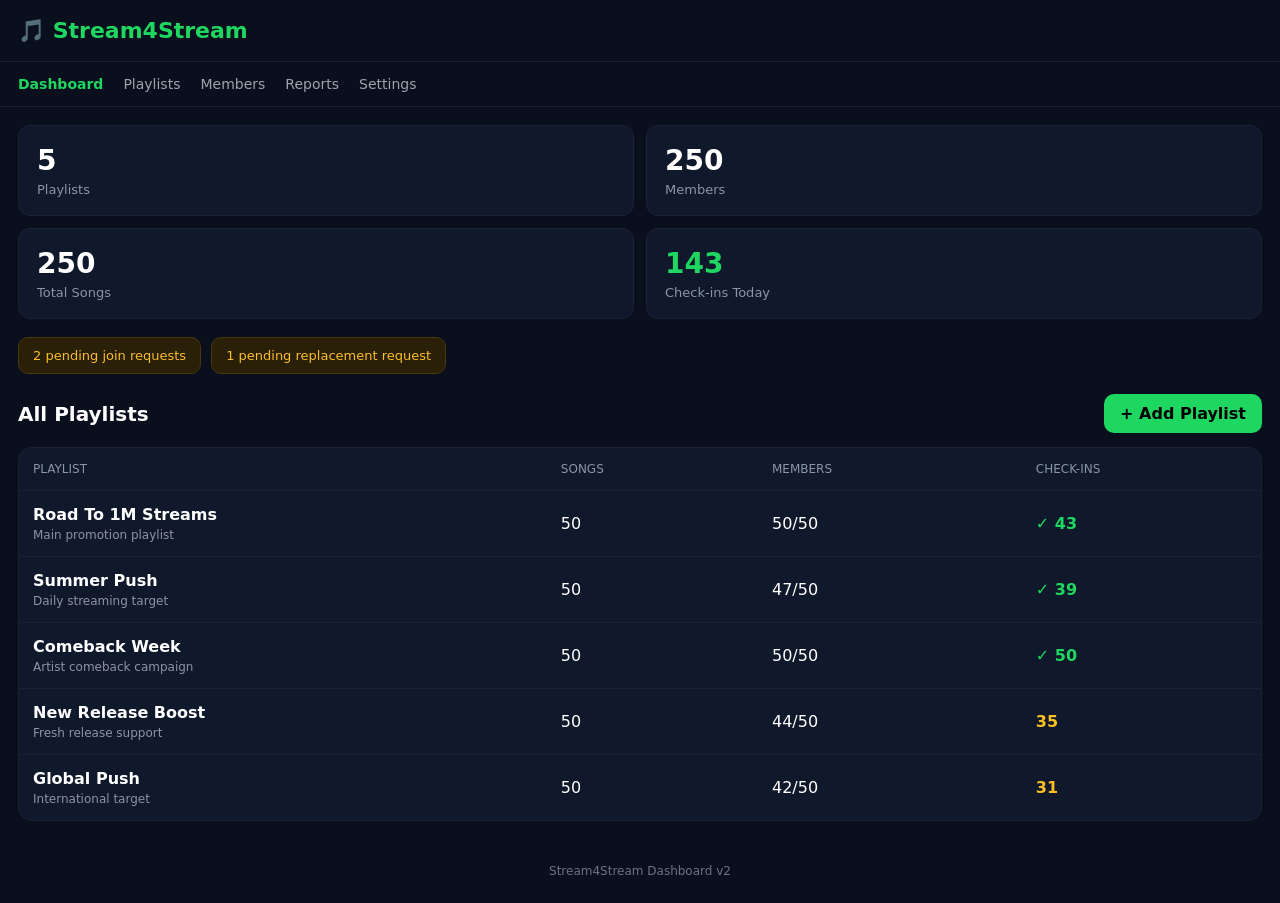
==== index.html @ 2688d7f2 "Update index.html" ====
<!DOCTYPE html>
<html lang="en">
<head>
<meta charset="UTF-8">
<meta name="viewport" content="width=device-width, initial-scale=1.0">
<title>Stream4Stream</title>

<style>
*{
margin:0;
padding:0;
box-sizing:border-box;
font-family:system-ui,-apple-system,sans-serif;
}

body{
background:#0a0f1d;
color:#fff;
}

.header{
padding:18px;
border-bottom:1px solid #1b2235;
display:flex;
justify-content:space-between;
align-items:center;
}

.logo{
font-size:22px;
font-weight:700;
}

.logo span{
color:#1ed760;
}

.nav{
display:flex;
gap:20px;
padding:14px 18px;
border-bottom:1px solid #1b2235;
overflow-x:auto;
}

.nav a{
color:#9ca3af;
text-decoration:none;
font-size:14px;
white-space:nowrap;
}

.nav a.active{
color:#1ed760;
font-weight:600;
}

.container{
padding:18px;
}

.stats{
display:grid;
grid-template-columns:1fr 1fr;
gap:12px;
margin-bottom:18px;
}

.stat{
background:#10182b;
border:1px solid #1b2235;
border-radius:12px;
padding:18px;
}

.stat-number{
font-size:28px;
font-weight:700;
margin-bottom:5px;
}

.stat-label{
font-size:13px;
color:#8b95a7;
}

.alerts{
display:flex;
gap:10px;
overflow-x:auto;
margin-bottom:20px;
}

.alert{
background:#2a1f07;
border:1px solid #4a3708;
color:#fbbf24;
padding:10px 14px;
border-radius:10px;
font-size:13px;
white-space:nowrap;
}

.section-header{
display:flex;
justify-content:space-between;
align-items:center;
margin-bottom:14px;
}

.section-title{
font-size:20px;
font-weight:700;
}

.add-btn{
background:#1ed760;
color:black;
padding:10px 16px;
border-radius:10px;
font-weight:700;
text-decoration:none;
}

.table{
background:#10182b;
border:1px solid #1b2235;
border-radius:14px;
overflow:hidden;
}

.row{
display:grid;
grid-template-columns:2fr .8fr 1fr .8fr;
padding:14px;
border-bottom:1px solid #1b2235;
align-items:center;
}

.row:last-child{
border-bottom:none;
}

.header-row{
color:#8b95a7;
font-size:12px;
text-transform:uppercase;
}

.playlist-name{
font-weight:600;
}

.small{
font-size:12px;
color:#8b95a7;
margin-top:4px;
}

.good{
color:#1ed760;
font-weight:600;
}

.warning{
color:#fbbf24;
font-weight:600;
}

.footer{
padding:25px;
text-align:center;
font-size:12px;
color:#6b7280;
}

@media(max-width:600px){

.row{
grid-template-columns:1.8fr .7fr .8fr .7fr;
font-size:13px;
}

.section-title{
font-size:18px;
}

}
</style>

</head>
<body>

<div class="header">
<div class="logo">
🎵 <span>Stream4Stream</span>
</div>
</div>

<div class="nav">
<a href="index.html" class="active">Dashboard</a>
<a href="playlist.html">Playlists</a>
<a href="members.html">Members</a>
<a href="reports.html">Reports</a>
<a href="settings.html">Settings</a>
</div>

<div class="container">

<div class="stats">

<div class="stat">
<div class="stat-number">5</div>
<div class="stat-label">Playlists</div>
</div>

<div class="stat">
<div class="stat-number">250</div>
<div class="stat-label">Members</div>
</div>

<div class="stat">
<div class="stat-number">250</div>
<div class="stat-label">Total Songs</div>
</div>

<div class="stat">
<div class="stat-number good">143</div>
<div class="stat-label">Check-ins Today</div>
</div>

</div>

<div class="alerts">
<div class="alert">2 pending join requests</div>
<div class="alert">1 pending replacement request</div>
</div>

<div class="section-header">
<div class="section-title">All Playlists</div>
<a href="#" class="add-btn">+ Add Playlist</a>
</div>

<div class="table">

<div class="row header-row">
<div>Playlist</div>
<div>Songs</div>
<div>Members</div>
<div>Check-ins</div>
</div>

<div class="row">
<div>
<div class="playlist-name">Road To 1M Streams</div>
<div class="small">Main promotion playlist</div>
</div>
<div>50</div>
<div>50/50</div>
<div class="good">✓ 43</div>
</div>

<div class="row">
<div>
<div class="playlist-name">Summer Push</div>
<div class="small">Daily streaming target</div>
</div>
<div>50</div>
<div>47/50</div>
<div class="good">✓ 39</div>
</div>

<div class="row">
<div>
<div class="playlist-name">Comeback Week</div>
<div class="small">Artist comeback campaign</div>
</div>
<div>50</div>
<div>50/50</div>
<div class="good">✓ 50</div>
</div>

<div class="row">
<div>
<div class="playlist-name">New Release Boost</div>
<div class="small">Fresh release support</div>
</div>
<div>50</div>
<div>44/50</div>
<div class="warning">35</div>
</div>

<div class="row">
<div>
<div class="playlist-name">Global Push</div>
<div class="small">International target</div>
</div>
<div>50</div>
<div>42/50</div>
<div class="warning">31</div>
</div>

</div>

</div>

<div class="footer">
Stream4Stream Dashboard v2
</div>

</body>
</html>
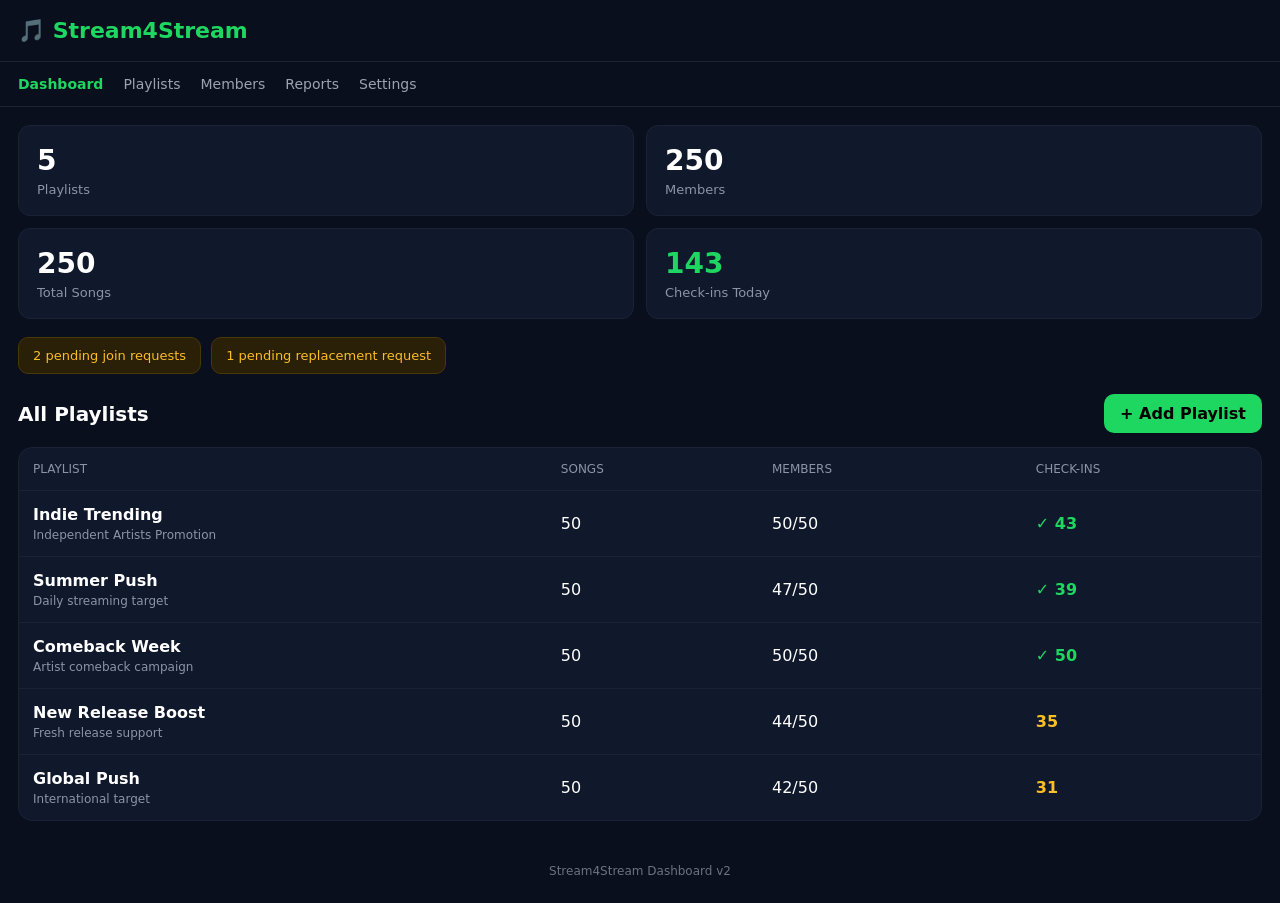
==== commit 772afdc4: "Update index.html" ====
--- a/index.html
+++ b/index.html
@@ -252,8 +252,8 @@
 
 <div class="row">
 <div>
-<div class="playlist-name">Road To 1M Streams</div>
-<div class="small">Main promotion playlist</div>
+<div class="playlist-name">Indie Trending</div>
+<div class="small">Independent Artists Promotion</div>
 </div>
 <div>50</div>
 <div>50/50</div>
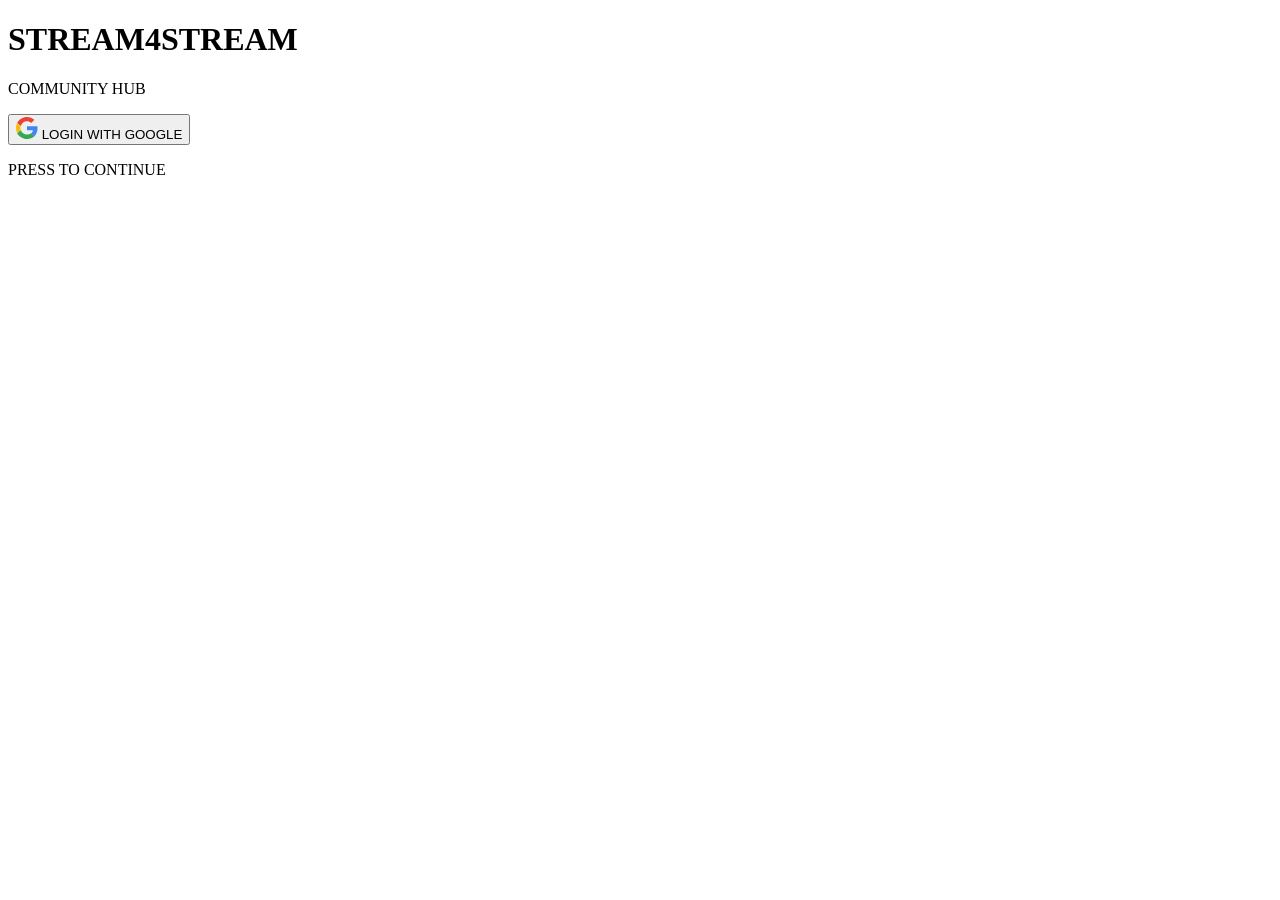
==== commit 5aa6d043: "Update index.html" ====
--- a/index.html
+++ b/index.html
@@ -1,312 +1,65 @@
 <!DOCTYPE html>
 <html lang="en">
+
 <head>
+
 <meta charset="UTF-8">
+
 <meta name="viewport" content="width=device-width, initial-scale=1.0">
+
 <title>Stream4Stream</title>
 
-<style>
-*{
-margin:0;
-padding:0;
-box-sizing:border-box;
-font-family:system-ui,-apple-system,sans-serif;
-}
-
-body{
-background:#0a0f1d;
-color:#fff;
-}
-
-.header{
-padding:18px;
-border-bottom:1px solid #1b2235;
-display:flex;
-justify-content:space-between;
-align-items:center;
-}
-
-.logo{
-font-size:22px;
-font-weight:700;
-}
-
-.logo span{
-color:#1ed760;
-}
-
-.nav{
-display:flex;
-gap:20px;
-padding:14px 18px;
-border-bottom:1px solid #1b2235;
-overflow-x:auto;
-}
-
-.nav a{
-color:#9ca3af;
-text-decoration:none;
-font-size:14px;
-white-space:nowrap;
-}
-
-.nav a.active{
-color:#1ed760;
-font-weight:600;
-}
-
-.container{
-padding:18px;
-}
-
-.stats{
-display:grid;
-grid-template-columns:1fr 1fr;
-gap:12px;
-margin-bottom:18px;
-}
-
-.stat{
-background:#10182b;
-border:1px solid #1b2235;
-border-radius:12px;
-padding:18px;
-}
-
-.stat-number{
-font-size:28px;
-font-weight:700;
-margin-bottom:5px;
-}
-
-.stat-label{
-font-size:13px;
-color:#8b95a7;
-}
-
-.alerts{
-display:flex;
-gap:10px;
-overflow-x:auto;
-margin-bottom:20px;
-}
-
-.alert{
-background:#2a1f07;
-border:1px solid #4a3708;
-color:#fbbf24;
-padding:10px 14px;
-border-radius:10px;
-font-size:13px;
-white-space:nowrap;
-}
-
-.section-header{
-display:flex;
-justify-content:space-between;
-align-items:center;
-margin-bottom:14px;
-}
-
-.section-title{
-font-size:20px;
-font-weight:700;
-}
-
-.add-btn{
-background:#1ed760;
-color:black;
-padding:10px 16px;
-border-radius:10px;
-font-weight:700;
-text-decoration:none;
-}
-
-.table{
-background:#10182b;
-border:1px solid #1b2235;
-border-radius:14px;
-overflow:hidden;
-}
-
-.row{
-display:grid;
-grid-template-columns:2fr .8fr 1fr .8fr;
-padding:14px;
-border-bottom:1px solid #1b2235;
-align-items:center;
-}
-
-.row:last-child{
-border-bottom:none;
-}
-
-.header-row{
-color:#8b95a7;
-font-size:12px;
-text-transform:uppercase;
-}
-
-.playlist-name{
-font-weight:600;
-}
-
-.small{
-font-size:12px;
-color:#8b95a7;
-margin-top:4px;
-}
-
-.good{
-color:#1ed760;
-font-weight:600;
-}
-
-.warning{
-color:#fbbf24;
-font-weight:600;
-}
-
-.footer{
-padding:25px;
-text-align:center;
-font-size:12px;
-color:#6b7280;
-}
-
-@media(max-width:600px){
-
-.row{
-grid-template-columns:1.8fr .7fr .8fr .7fr;
-font-size:13px;
-}
-
-.section-title{
-font-size:18px;
-}
-
-}
-</style>
+<link rel="stylesheet" href="style.css">
 
 </head>
+
 <body>
-
-<div class="header">
-<div class="logo">
-🎵 <span>Stream4Stream</span>
-</div>
-</div>
-
-<div class="nav">
-<a href="index.html" class="active">Dashboard</a>
-<a href="playlist.html">Playlists</a>
-<a href="members.html">Members</a>
-<a href="reports.html">Reports</a>
-<a href="settings.html">Settings</a>
-</div>
 
 <div class="container">
 
-<div class="stats">
+<div class="box">
 
-<div class="stat">
-<div class="stat-number">5</div>
-<div class="stat-label">Playlists</div>
-</div>
+<div class="title">
 
-<div class="stat">
-<div class="stat-number">250</div>
-<div class="stat-label">Members</div>
-</div>
+<h1>STREAM4STREAM</h1>
 
-<div class="stat">
-<div class="stat-number">250</div>
-<div class="stat-label">Total Songs</div>
-</div>
-
-<div class="stat">
-<div class="stat-number good">143</div>
-<div class="stat-label">Check-ins Today</div>
-</div>
+<p>COMMUNITY HUB</p>
 
 </div>
 
-<div class="alerts">
-<div class="alert">2 pending join requests</div>
-<div class="alert">1 pending replacement request</div>
-</div>
+<button id="googleLogin">
 
-<div class="section-header">
-<div class="section-title">All Playlists</div>
-<a href="#" class="add-btn">+ Add Playlist</a>
-</div>
+<svg xmlns="http://www.w3.org/2000/svg"
+width="22"
+height="22"
+viewBox="0 0 48 48">
 
-<div class="table">
+<path fill="#EA4335" d="M24 9.5c3.54 0 6.72 1.22 9.22 3.61l6.88-6.88C35.91 2.43 30.37 0 24 0 14.62 0 6.51 5.38 2.56 13.22l8 6.22C12.44 13.37 17.74 9.5 24 9.5z"/>
 
-<div class="row header-row">
-<div>Playlist</div>
-<div>Songs</div>
-<div>Members</div>
-<div>Check-ins</div>
-</div>
+<path fill="#4285F4" d="M46.98 24.55c0-1.57-.14-3.08-.39-4.55H24v9.02h12.94c-.56 3-2.25 5.54-4.8 7.24l7.77 6.03C44.45 38.09 46.98 31.89 46.98 24.55z"/>
 
-<div class="row">
-<div>
-<div class="playlist-name">Indie Trending</div>
-<div class="small">Independent Artists Promotion</div>
-</div>
-<div>50</div>
-<div>50/50</div>
-<div class="good">✓ 43</div>
-</div>
+<path fill="#FBBC05" d="M10.56 28.44A14.5 14.5 0 019.5 24c0-1.54.38-3 .99-4.39l-8-6.22A23.89 23.89 0 000 24c0 3.87.92 7.53 2.56 10.78l8-6.34z"/>
 
-<div class="row">
-<div>
-<div class="playlist-name">Summer Push</div>
-<div class="small">Daily streaming target</div>
-</div>
-<div>50</div>
-<div>47/50</div>
-<div class="good">✓ 39</div>
-</div>
+<path fill="#34A853" d="M24 48c6.48 0 11.92-2.14 15.89-5.82l-7.77-6.03c-2.16 1.45-4.92 2.3-8.12 2.3-6.26 0-11.56-3.87-13.44-9.32l-8 6.34C6.51 42.62 14.62 48 24 48z"/>
 
-<div class="row">
-<div>
-<div class="playlist-name">Comeback Week</div>
-<div class="small">Artist comeback campaign</div>
-</div>
-<div>50</div>
-<div>50/50</div>
-<div class="good">✓ 50</div>
-</div>
+</svg>
 
-<div class="row">
-<div>
-<div class="playlist-name">New Release Boost</div>
-<div class="small">Fresh release support</div>
-</div>
-<div>50</div>
-<div>44/50</div>
-<div class="warning">35</div>
-</div>
+<span>LOGIN WITH GOOGLE</span>
 
-<div class="row">
-<div>
-<div class="playlist-name">Global Push</div>
-<div class="small">International target</div>
-</div>
-<div>50</div>
-<div>42/50</div>
-<div class="warning">31</div>
+</button>
+
+<div class="footer">
+
+<p>PRESS TO CONTINUE</p>
+
 </div>
 
 </div>
 
 </div>
 
-<div class="footer">
-Stream4Stream Dashboard v2
-</div>
+<script src="script.js"></script>
 
 </body>
+
 </html>
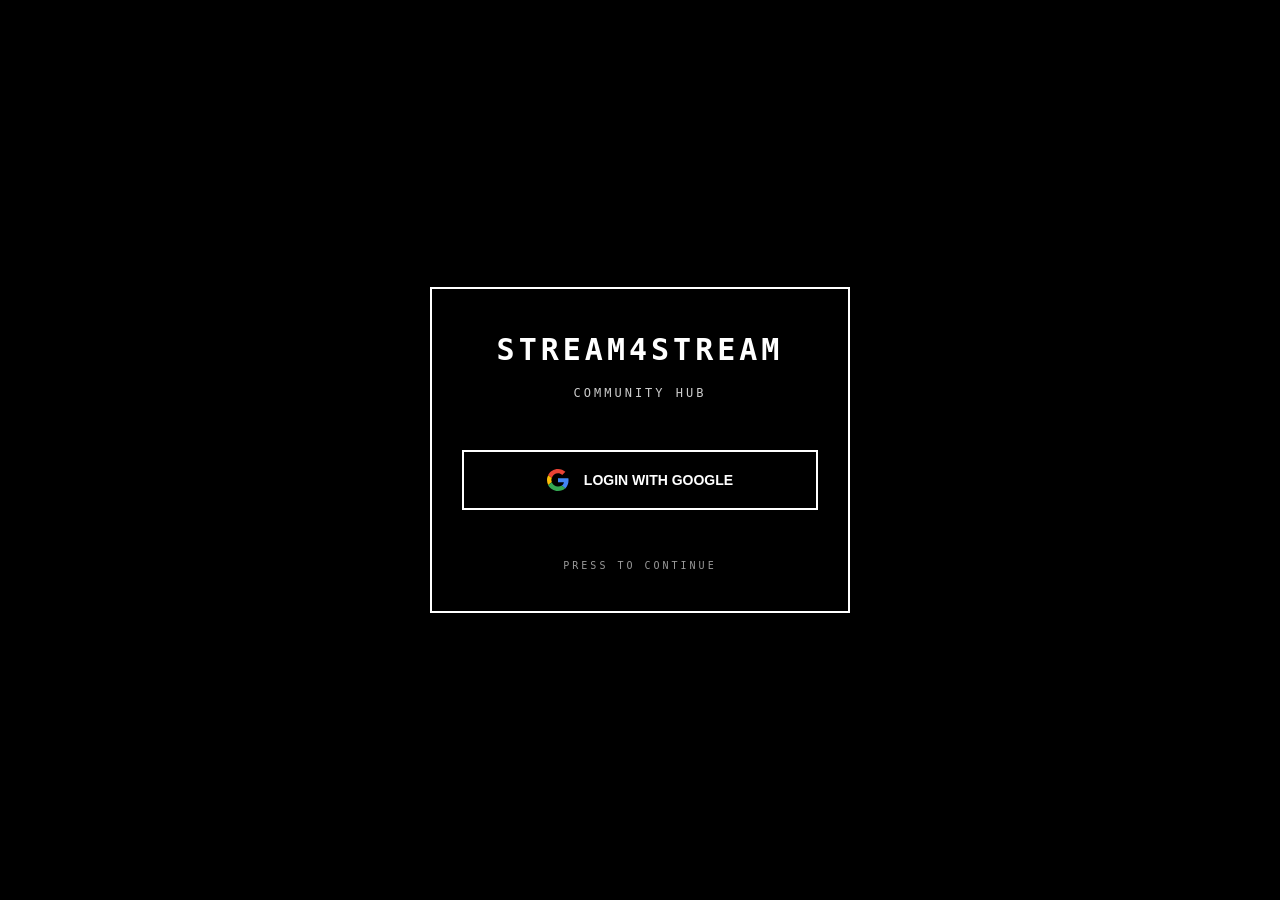
==== commit 9912605f: "Update index.html" ====
--- a/index.html
+++ b/index.html
@@ -2,7 +2,7 @@
 <html lang="en">
 
 <head>
-
+<script src="https://accounts.google.com/gsi/client" async defer></script>
 <meta charset="UTF-8">
 
 <meta name="viewport" content="width=device-width, initial-scale=1.0">
--- a/style.css
+++ b/style.css
@@ -0,0 +1,207 @@
+*{
+margin:0;
+padding:0;
+box-sizing:border-box;
+}
+
+body{
+
+background:#000;
+
+color:#fff;
+
+font-family:monospace;
+
+width:100%;
+
+min-height:100vh;
+
+display:flex;
+
+justify-content:center;
+
+align-items:center;
+
+padding:20px;
+
+overflow:hidden;
+
+}
+
+.container{
+
+width:100%;
+
+display:flex;
+
+justify-content:center;
+
+align-items:center;
+
+}
+
+.box{
+
+width:100%;
+
+max-width:420px;
+
+padding:40px 30px;
+
+border:2px solid #fff;
+
+display:flex;
+
+flex-direction:column;
+
+gap:50px;
+
+}
+
+.title{
+
+display:flex;
+
+flex-direction:column;
+
+gap:15px;
+
+text-align:center;
+
+}
+
+.title h1{
+
+font-size:30px;
+
+font-weight:900;
+
+letter-spacing:4px;
+
+line-height:1.4;
+
+word-break:break-word;
+
+}
+
+.title p{
+
+font-size:12px;
+
+letter-spacing:3px;
+
+opacity:.8;
+
+}
+
+#googleLogin{
+
+height:60px;
+
+width:100%;
+
+display:flex;
+
+justify-content:center;
+
+align-items:center;
+
+gap:15px;
+
+border:2px solid #fff;
+
+background:#000;
+
+color:#fff;
+
+cursor:pointer;
+
+font-size:14px;
+
+font-weight:700;
+
+transition:.2s;
+
+}
+
+#googleLogin:hover{
+
+background:#fff;
+
+color:#000;
+
+}
+
+#googleLogin svg{
+
+width:22px;
+
+height:22px;
+
+flex-shrink:0;
+
+}
+
+.footer{
+
+text-align:center;
+
+}
+
+.footer p{
+
+font-size:10px;
+
+letter-spacing:3px;
+
+opacity:.6;
+
+animation:blink 1.4s infinite;
+
+}
+
+@keyframes blink{
+
+0%{
+
+opacity:.2;
+
+}
+
+50%{
+
+opacity:1;
+
+}
+
+100%{
+
+opacity:.2;
+
+}
+
+}
+
+@media(max-width:480px){
+
+.box{
+
+padding:35px 22px;
+
+gap:45px;
+
+}
+
+.title h1{
+
+font-size:24px;
+
+}
+
+#googleLogin{
+
+font-size:12px;
+
+}
+
+}
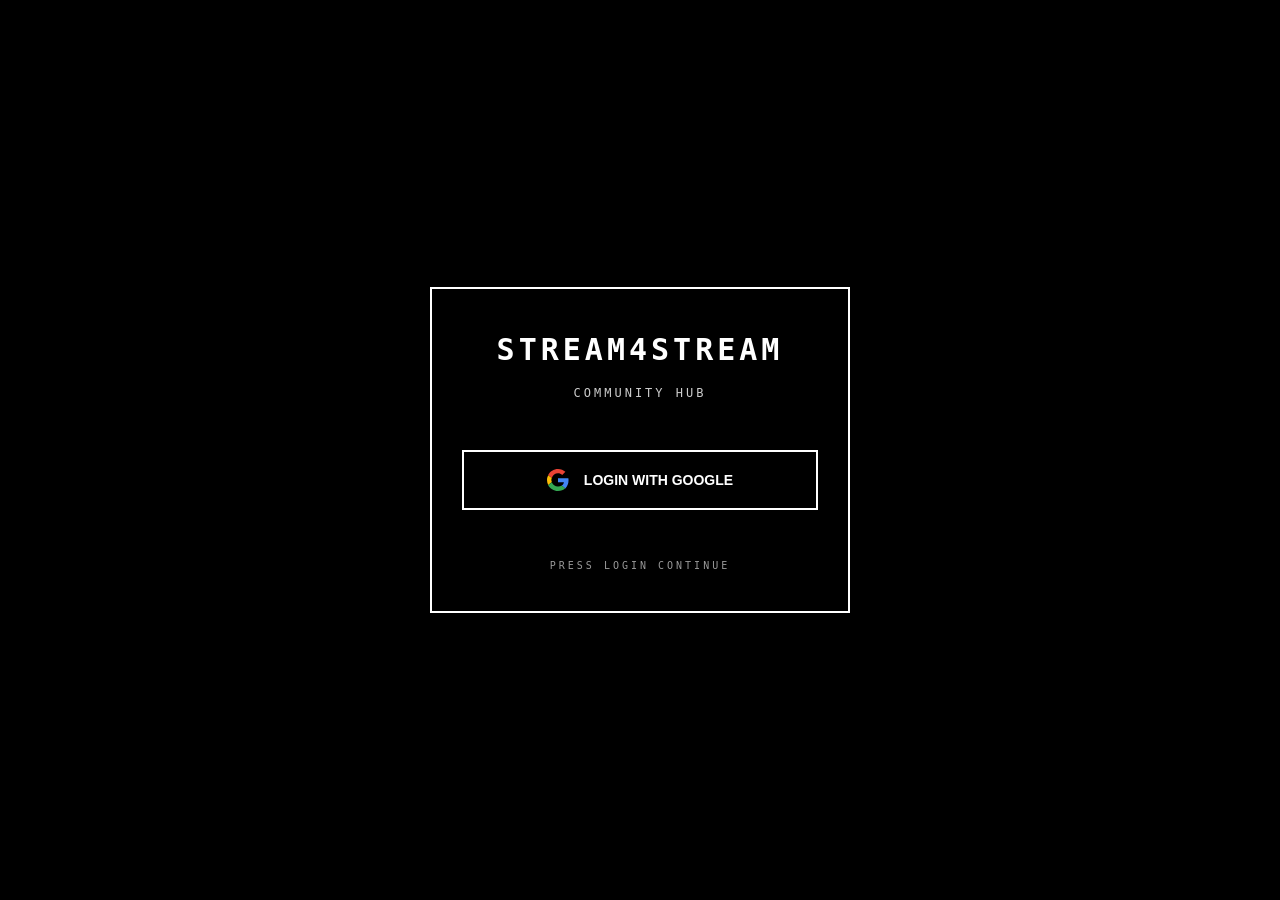
==== commit bed521fc: "Update index.html" ====
--- a/index.html
+++ b/index.html
@@ -50,7 +50,7 @@
 
 <div class="footer">
 
-<p>PRESS TO CONTINUE</p>
+<p>PRESS LOGIN CONTINUE</p>
 
 </div>
 
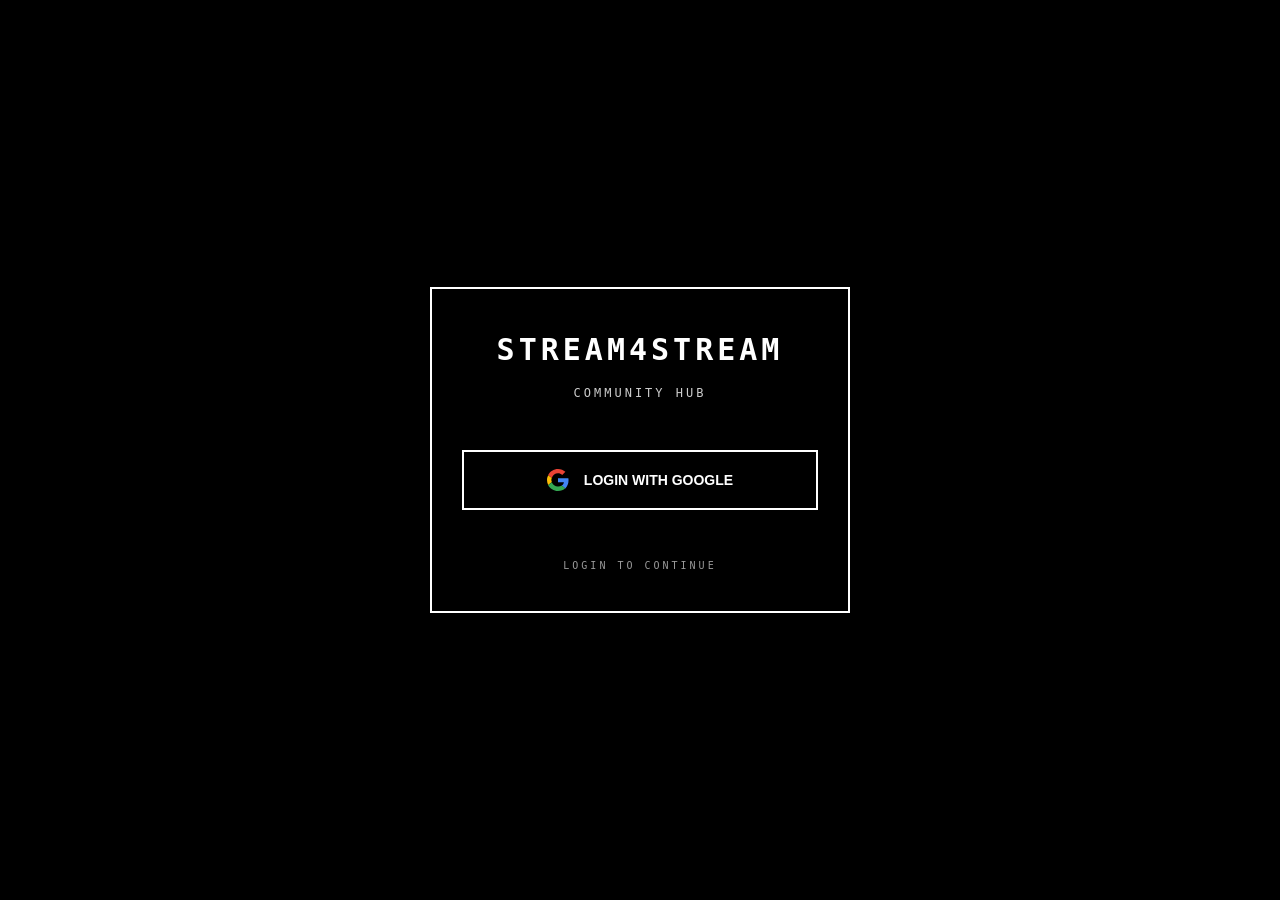
==== commit 457f6db4: "Update index.html" ====
--- a/index.html
+++ b/index.html
@@ -50,7 +50,7 @@
 
 <div class="footer">
 
-<p>PRESS LOGIN CONTINUE</p>
+<p>LOGIN TO CONTINUE</p>
 
 </div>
 
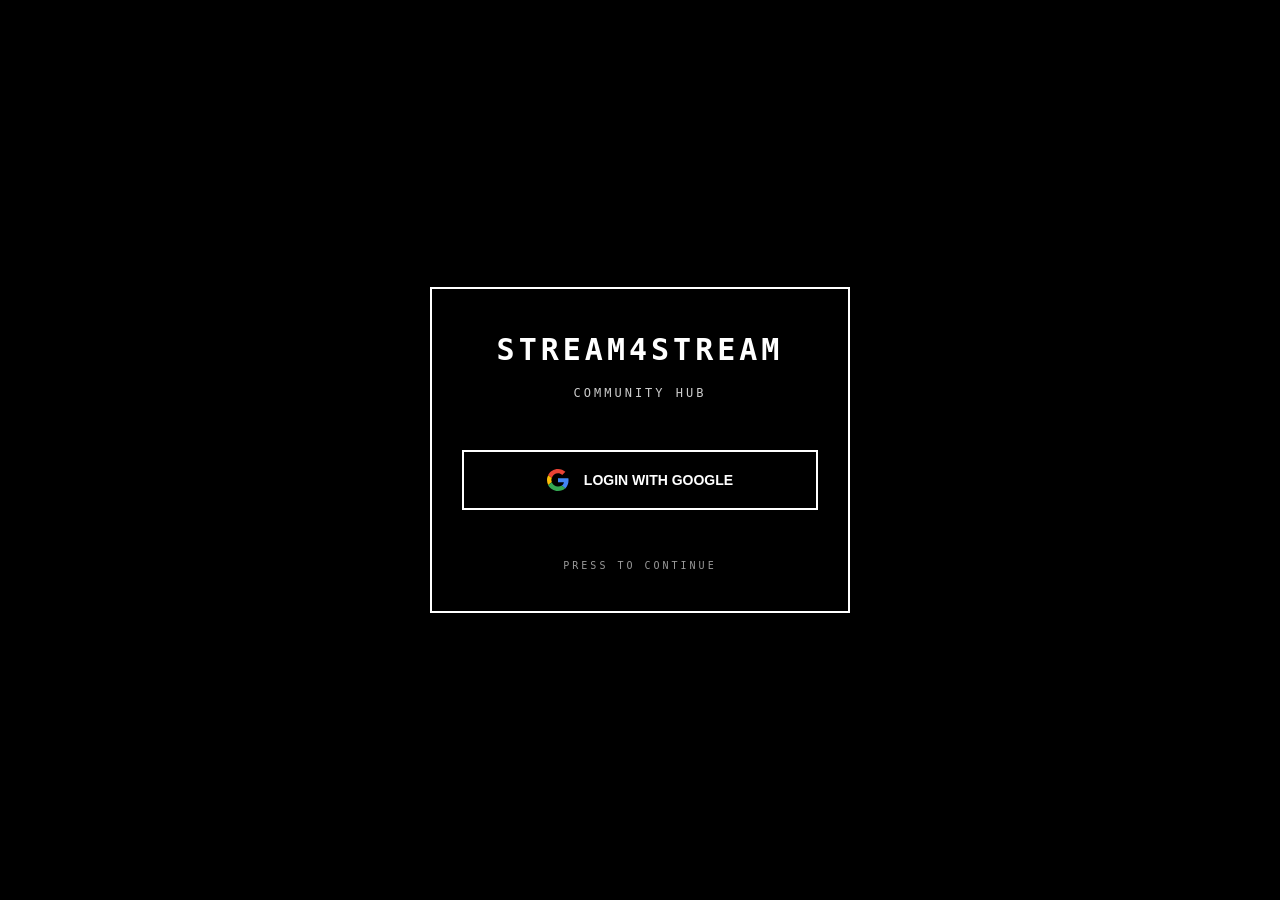
==== commit 8d6deda7: "Update index.html" ====
--- a/index.html
+++ b/index.html
@@ -50,7 +50,7 @@
 
 <div class="footer">
 
-<p>LOGIN TO CONTINUE</p>
+<p>PRESS TO CONTINUE</p>
 
 </div>
 
